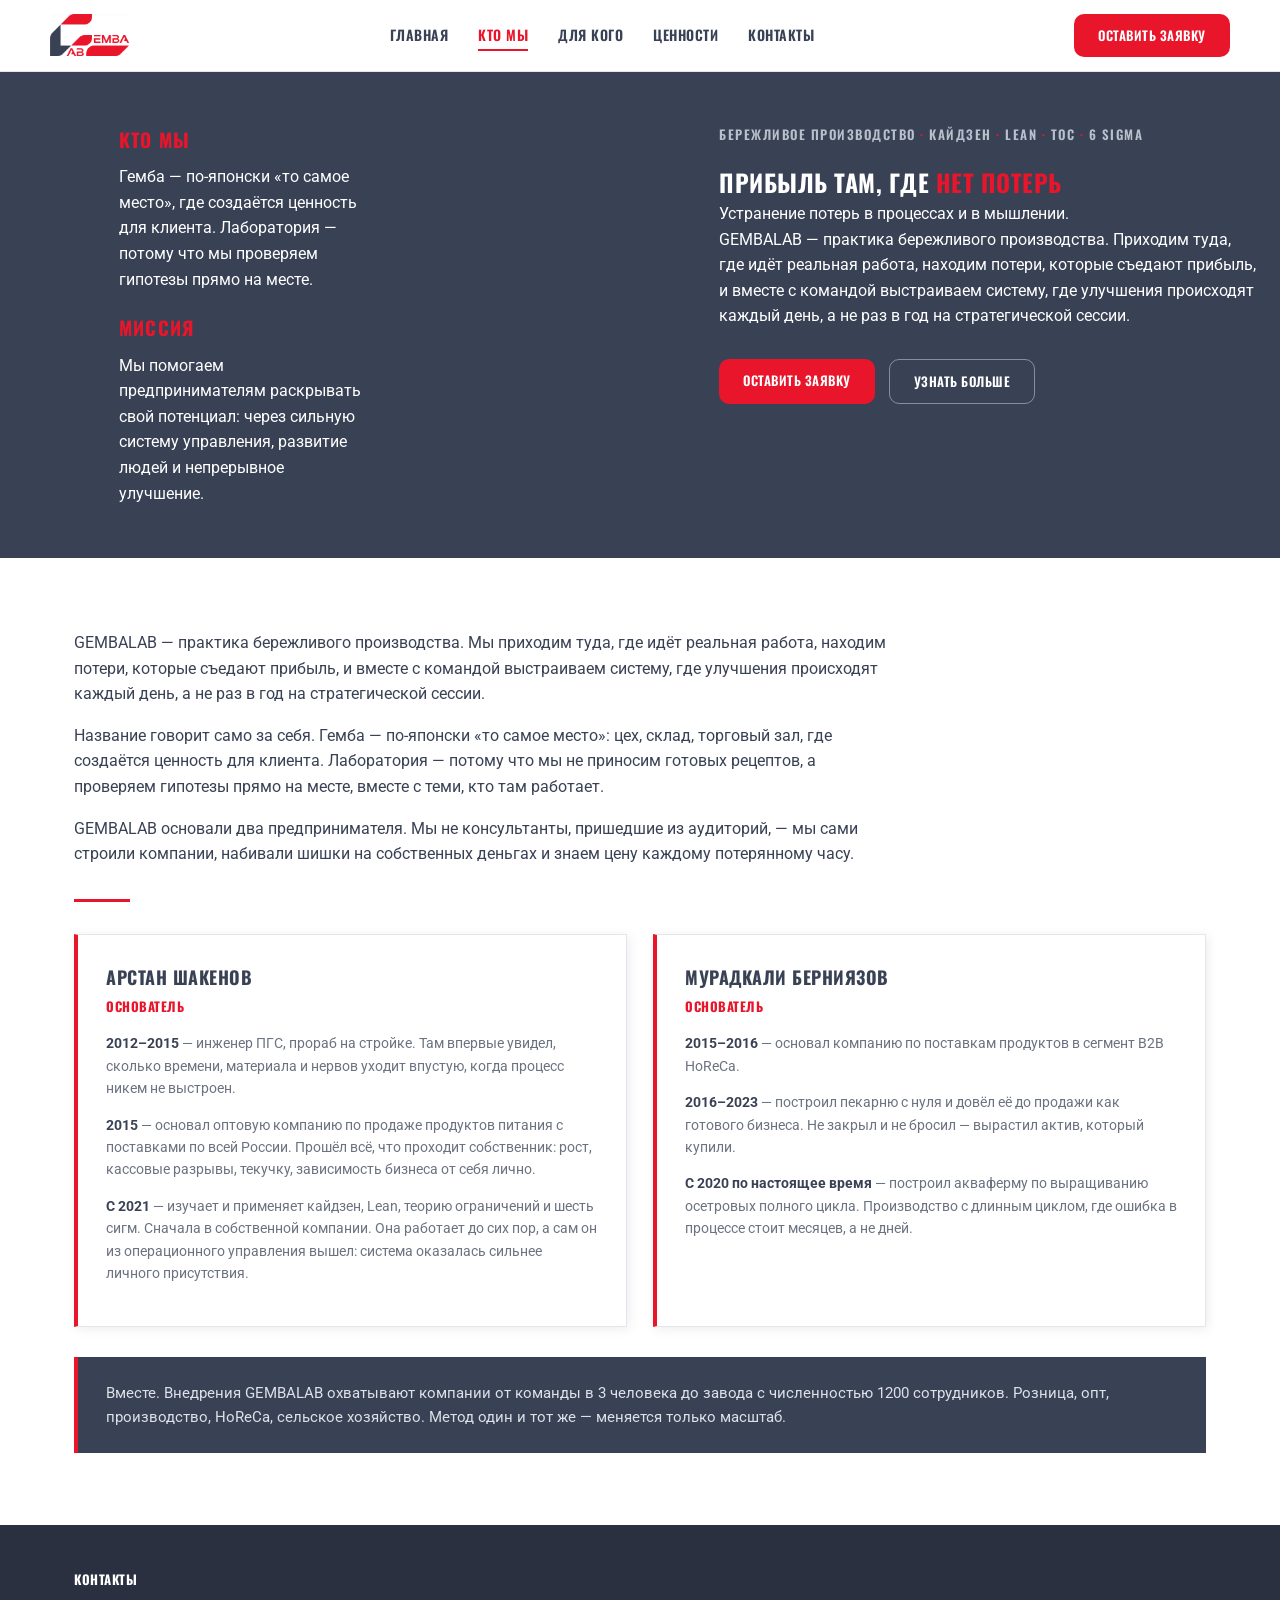
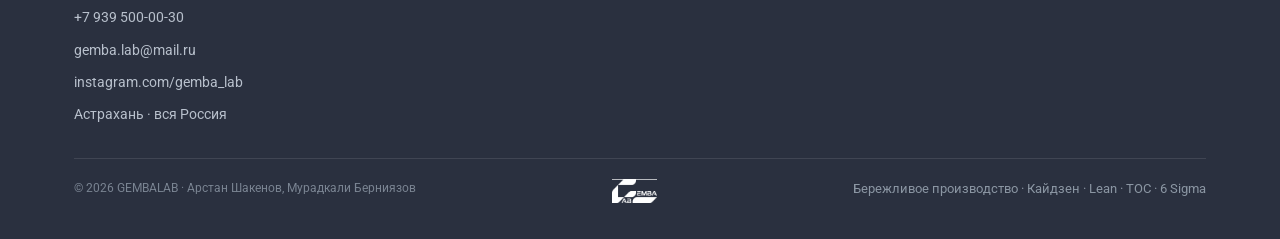
==== about.html @ ec4071ba "Add files via upload" ====
<!doctype html>
<html lang="ru">
  <head>
    <meta charset="UTF-8" />
    <meta name="viewport" content="width=device-width, initial-scale=1.0" />
    <meta name="theme-color" content="#394155" />
    <title>Кто мы — GEMBALAB</title>
    <meta
      name="description"
      content="История GEMBALAB и её основателей — Арстана Шакенова и Мурадкали Берниязова."
    />
    <link rel="icon" type="image/png" href="assets/img/emblem-white.png" />
    <link rel="preconnect" href="https://fonts.googleapis.com" />
    <link rel="preconnect" href="https://fonts.gstatic.com" crossorigin />
    <link
      href="https://fonts.googleapis.com/css2?family=Oswald:wght@500;600;700&family=Roboto:wght@400;500;700&display=swap"
      rel="stylesheet"
    />
    <link rel="stylesheet" href="assets/style.css" />
    <link rel="stylesheet" href="assets/about.css" />
  </head>
  <body>
    <header class="header">
      <div class="container header__row">
        <a href="index.html"
          ><img class="header__logo" src="assets/img/logo-color.png" alt="GEMBALAB"
        /></a>
        <nav id="mainNav" class="nav">
          <ul class="nav__list">
            <li><a href="index.html" class="nav__link">Главная</a></li>
            <li><a href="about.html" class="nav__link nav__link--active">Кто мы</a></li>
            <li><a href="audience.html" class="nav__link">Для кого</a></li>
            <li><a href="values.html" class="nav__link">Ценности</a></li>
            <li><a href="contacts.html" class="nav__link">Контакты</a></li>
          </ul>
        </nav>
        <div class="header__actions">
          <button class="burger" id="burgerBtn" aria-label="Меню">
            <span class="burger__line"></span><span class="burger__line"></span><span class="burger__line"></span>
          </button>
          <a class="btn btn--primary" href="contacts.html">Оставить заявку</a>
        </div>
      </div>
    </header>
    <section class="page-hero page-hero--menu">
      <ul class="page-hero__list">
        <li>
          <div class="container">
            <h1 class="page-hero__eyebrow">Кто мы</h1>
            <p>
              Гемба — по-японски «то самое место», где создаётся ценность для
              клиента. Лаборатория — потому что мы проверяем гипотезы прямо на
              месте.
            </p>
          </div>
        </li>
        <li>
          <div class="container">
            <h1 class="page-hero__eyebrow--secondary">Миссия</h1>
            <p>
              Мы помогаем предпринимателям раскрывать свой потенциал: через
              сильную систему управления, развитие людей и непрерывное
              улучшение.
            </p>
          </div>
        </li>
      </ul>

      <div class="container">
        <div class="hero__eyebrow">
          Бережливое производство <span class="hero__eyebrow-sep">·</span> Кайдзен <span class="hero__eyebrow-sep">·</span> Lean
          <span class="hero__eyebrow-sep">·</span> TOC <span class="hero__eyebrow-sep">·</span> 6 Sigma
        </div>
        <h1>Прибыль там, где <span class="hero__accent">нет потерь</span></h1>
        <p>Устранение потерь в процессах и в мышлении.</p>
        <p>
          GEMBALAB — практика бережливого производства. Приходим туда, где идёт
          реальная работа, находим потери, которые съедают прибыль, и вместе с
          командой выстраиваем систему, где улучшения происходят каждый день, а
          не раз в год на стратегической сессии.
        </p>
        <div class="hero__actions">
          <a class="btn btn--primary" href="contacts.html">Оставить заявку</a>
          <a class="btn btn--outline" href="about.html">Узнать больше</a>
        </div>
      </div>
    </section>

    <section>
      <div class="container">
        <div class="about__intro">
          <p>
            GEMBALAB — практика бережливого производства. Мы приходим туда, где
            идёт реальная работа, находим потери, которые съедают прибыль, и
            вместе с командой выстраиваем систему, где улучшения происходят
            каждый день, а не раз в год на стратегической сессии.
          </p>
          <p>
            Название говорит само за себя. Гемба — по-японски «то самое место»:
            цех, склад, торговый зал, где создаётся ценность для клиента.
            Лаборатория — потому что мы не приносим готовых рецептов, а
            проверяем гипотезы прямо на месте, вместе с теми, кто там работает.
          </p>
          <p>
            GEMBALAB основали два предпринимателя. Мы не консультанты, пришедшие
            из аудиторий, — мы сами строили компании, набивали шишки на
            собственных деньгах и знаем цену каждому потерянному часу.
          </p>
        </div>

        <hr class="about__divider" />

        <div class="about__founders">
          <div class="founder-card">
            <h3>Арстан Шакенов</h3>
            <div class="founder-card__role">Основатель</div>
            <div class="founder-card__timeline">
              <b>2012–2015</b> — инженер ПГС, прораб на стройке. Там впервые
              увидел, сколько времени, материала и нервов уходит впустую, когда
              процесс никем не выстроен.
            </div>
            <div class="founder-card__timeline">
              <b>2015</b> — основал оптовую компанию по продаже продуктов
              питания с поставками по всей России. Прошёл всё, что проходит
              собственник: рост, кассовые разрывы, текучку, зависимость бизнеса
              от себя лично.
            </div>
            <div class="founder-card__timeline">
              <b>С 2021</b> — изучает и применяет кайдзен, Lean, теорию
              ограничений и шесть сигм. Сначала в собственной компании. Она
              работает до сих пор, а сам он из операционного управления вышел:
              система оказалась сильнее личного присутствия.
            </div>
          </div>
          <div class="founder-card">
            <h3>Мурадкали Берниязов</h3>
            <div class="founder-card__role">Основатель</div>
            <div class="founder-card__timeline">
              <b>2015–2016</b> — основал компанию по поставкам продуктов в
              сегмент B2B HoReCa.
            </div>
            <div class="founder-card__timeline">
              <b>2016–2023</b> — построил пекарню с нуля и довёл её до продажи
              как готового бизнеса. Не закрыл и не бросил — вырастил актив,
              который купили.
            </div>
            <div class="founder-card__timeline">
              <b>С 2020 по настоящее время</b> — построил акваферму по
              выращиванию осетровых полного цикла. Производство с длинным
              циклом, где ошибка в процессе стоит месяцев, а не дней.
            </div>
          </div>
        </div>

        <div class="about__together-note">
          Вместе. Внедрения GEMBALAB охватывают компании от команды в 3 человека
          до завода с численностью 1200 сотрудников. Розница, опт, производство,
          HoReCa, сельское хозяйство. Метод один и тот же — меняется только
          масштаб.
        </div>
      </div>

    </section>
    <footer class="footer">
      <div class="container">
        <div class="footer__grid">
          <div>
            <h4 class="footer__title">Контакты</h4>
            <ul class="footer__list">
              <li class="footer__list-item">+7 939 500-00-30</li>
              <li class="footer__list-item">gemba.lab@mail.ru</li>
              <li class="footer__list-item">instagram.com/gemba_lab</li>
              <li class="footer__list-item">Астрахань · вся Россия</li>
            </ul>
          </div>
        </div>
        <div class="footer__bottom">
          <span>© 2026 GEMBALAB · Арстан Шакенов, Мурадкали Берниязов</span>
          <div>
            <img
              class="footer__logo"
              src="assets/img/logo-white.png"
              alt="GEMBALAB"
            />
          </div>
          <span class="footer__text">Бережливое производство · Кайдзен · Lean · TOC · 6 Sigma</span>
        </div>
      </div>
    </footer>
    <script src="assets/main.js"></script>
  </body>
</html>
---- assets/style.css ----
/* ==========================================================================
   GEMBALAB — общие стили (используются на всех страницах сайта)
   Наименование классов — по методологии БЭМ (block__element--modifier)
   ========================================================================== */

:root {
  --red: #e9152b;
  --graphite: #394155;
  --graphite-dark: #2a303f;
  --white: #ffffff;
  --bg-soft: #f4f5f7;
  --text-muted: #6b7280;
  --border: #e4e6ea;
}
* {
  box-sizing: border-box;
  margin: 0;
  padding: 0;
}
body {
  font-family: "Roboto", Arial, sans-serif;
  color: var(--graphite);
  background: var(--white);
  line-height: 1.6;
  font-size: 16px;
}
h1,
h2,
h3,
h4 {
  font-family: "Oswald", "Roboto", Arial, sans-serif;
  font-weight: 700;
  text-transform: uppercase;
  letter-spacing: 0.5px;
}
a {
  color: inherit;
  text-decoration: none;
}
img {
  max-width: 100%;
  display: block;
}
.container {
  max-width: 1180px;
  margin: 0 auto;
  padding: 0 24px;
}
p {
  text-align: left;
}
section {
  padding: 72px 0;
}

/* Block: header */
.header {
  position: sticky;
  top: 0;
  z-index: 50;
  background: #fff;
  border-bottom: 1px solid var(--border);
}
.header__row {
  display: flex;
  align-items: center;
  justify-content: space-between;
  padding: 14px 0;
}
.header__logo {
  height: 42px;
  width: auto;
}
.header__actions {
  display: flex;
  align-items: center;
  gap: 16px;
}

/* Block: nav (главное меню в шапке) */
.nav__list {
  list-style: none;
  display: flex;
  gap: 30px;
}
.nav__link {
  font-family: "Oswald", "Roboto", sans-serif;
  font-size: 14px;
  font-weight: 600;
  color: var(--graphite);
  text-transform: uppercase;
  letter-spacing: 0.5px;
  transition: color 0.15s;
  padding-bottom: 4px;
  border-bottom: 2px solid transparent;
}
.nav__link:hover {
  color: var(--red);
}
.nav__link--active {
  color: var(--red);
  border-bottom-color: var(--red);
}

/* Block: burger (кнопка мобильного меню) */
.burger {
  display: none;
  background: none;
  border: none;
  cursor: pointer;
  padding: 6px;
}
.burger__line {
  display: block;
  width: 24px;
  height: 2px;
  background: var(--graphite);
  margin: 5px 0;
}

/* Block: btn (кнопки) — модификаторы --primary / --outline */
.btn {
  font-family: "Oswald", "Roboto", sans-serif;
  font-weight: 600;
  font-size: 13px;
  text-transform: uppercase;
  letter-spacing: 0.5px;
  padding: 11px 24px;
  border-radius: 2px;
  border-radius: 10px;
  cursor: pointer;
  display: inline-block;
  border: none;
}
.btn--primary {
  background: var(--red);
  color: #fff;
}
.btn--primary:hover {
  opacity: 0.9;
}
.btn--outline {
  border: 1px solid rgba(255, 255, 255, 0.4);
  color: #fff;
  background: none;
}
.btn--outline:hover {
  background: rgba(255, 255, 255, 0.08);
}

/* Hero eyebrow / кнопки — переиспользуются на index.html и about.html */
.hero__eyebrow {
  text-transform: uppercase;
  letter-spacing: 1.5px;
  font-size: 13px;
  color: #b8c0cc;
  font-weight: 600;
  margin-bottom: 18px;
  font-family: "Oswald", sans-serif;
}
.hero__eyebrow-sep {
  color: var(--red);
}
.hero__actions {
  display: flex;
  gap: 14px;
  flex-wrap: wrap;
  margin-top: 30px;
}

/* Block: page-hero (шапка внутренних страниц) */
.page-hero {
  background: var(--graphite);
  color: #fff;
  padding: 52px 0;
  padding-left: 35px;
}
.page-hero__title {
  font-size: 32px;
  color: #fff;
}
.page-hero__text {
  color: #b8c0cc;
  max-width: 640px;
  margin-top: 14px;
  text-transform: none;
  font-weight: 400;
}

/* Block: cta (переиспользуется на index.html и audience.html) */
.cta {
  background: var(--red);
  color: #fff;
  text-align: left;
}
.cta__inner {
  display: flex;
  justify-content: space-between;
  align-items: center;
  flex-wrap: wrap;
  gap: 24px;
}
.cta__title {
  font-size: 26px;
  color: #fff;
}
.cta__text {
  color: #ffe3e6;
  max-width: 480px;
  margin-top: 8px;
  text-transform: none;
  font-weight: 400;
}
.cta .btn--primary {
  background: #fff;
  color: var(--red);
}

/* Block: footer */
.footer {
  background: var(--graphite-dark);
  color: #b8c0cc;
  padding: 44px 0 22px;
  font-size: 14px;
}
.footer__grid {
  gap: 32px;
  margin-bottom: 32px;
  align-items: start;
}
.footer__title {
  color: #fff;
  font-size: 13px;
  margin-bottom: 16px;
  font-weight: 700;
  text-transform: uppercase;
  letter-spacing: 0.5px;
  font-family: "Oswald", sans-serif;
}
.footer__list {
  list-style: none;
}
.footer__list-item {
  margin-bottom: 10px;
}
.footer__link:hover {
  color: #fff;
}
.footer__logo {
  height: 24px;
  margin-bottom: 14px;
}
.footer__text {
  font-size: 13px;
  color: #8b96a3;
  text-transform: none;
  font-weight: 400;
}
.footer__bottom {
  border-top: 1px solid rgba(255, 255, 255, 0.1);
  padding-top: 20px;
  display: flex;
  justify-content: space-between;
  flex-wrap: wrap;
  gap: 10px;
  font-size: 12px;
  color: #7a8492;
}

@media (max-width: 900px) {
  .nav {
    display: none;
    position: absolute;
    top: 100%;
    left: 0;
    right: 0;
    background: #fff;
    border-bottom: 1px solid var(--border);
    padding: 10px 24px 18px;
  }
  .nav--open {
    display: block;
  }
  .nav__list {
    flex-direction: column;
    gap: 4px;
  }
  .nav__link {
    display: block;
    padding: 10px 0;
    border-bottom: 1px solid var(--border);
  }
  .burger {
    display: block;
  }
  .footer__grid {
    grid-template-columns: 1fr;
  }
}
---- assets/about.css ----
.page-hero__eyebrow {
  color: var(--red);
  text-transform: uppercase;
  font-size: 19px;
  font-weight: 700;
  letter-spacing: 1.2px;
  margin-bottom: 10px;
  font-family: "Oswald", sans-serif;
}

.page-hero__eyebrow--secondary {
  color: var(--red);
  text-transform: uppercase;
  font-size: 19px;
  font-weight: 700;
  letter-spacing: 1.2px;
  margin-bottom: 10px;
  font-family: "Oswald", sans-serif;
  margin-top: 20px;
}

.page-hero--menu {
  display: flex;
  flex-wrap: wrap;
  justify-content: space-between;
  align-items: flex-start;
  gap: 300px;
}
.page-hero--menu > .page-hero__list {
  flex: 0 0 360px;
  max-width: 360px;
}
.page-hero--menu > .container {
  flex: 1;
  min-width: 280px;
  margin: 0;
}

.page-hero__list {
  list-style: none;
  padding-left: 60px;
}

.hero__accent {
  color: var(--red);
}

.about__intro {
  max-width: 820px;
}
.about__intro p {
  color: var(--graphite);
  font-size: 16px;
  margin-bottom: 16px;
}
.about__divider {
  width: 56px;
  height: 3px;
  background: var(--red);
  margin: 32px 0;
  border: none;
}

.about__founders {
  display: grid;
  grid-template-columns: repeat(auto-fit, minmax(320px, 1fr));
  gap: 26px;
}
.founder-card {
  background: #fff;
  border: 1px solid var(--border);
  border-left: 4px solid var(--red);
  padding: 28px;
  transition: transform 0.5s ease;
  box-shadow: 2px 2px 10px 0px rgba(81, 80, 118, 0.1);
}

.founder-card:hover {
  transform: translateY(-8px);
  box-shadow: 5px 15px 15px 0px rgba(81, 80, 118, 0.1);
}

.founder-card h3 {
  font-size: 18px;
  color: var(--graphite);
  margin-bottom: 4px;
}
.founder-card__role {
  font-size: 13px;
  color: var(--red);
  font-weight: 700;
  text-transform: uppercase;
  letter-spacing: 0.5px;
  margin-bottom: 16px;
  font-family: "Oswald", sans-serif;
}
.founder-card__timeline {
  margin-bottom: 14px;
  font-size: 14px;
  color: var(--text-muted);
}
.founder-card__timeline b {
  color: var(--graphite);
  font-weight: 700;
}

.about__together-note {
  background: var(--graphite);
  color: #fff;
  padding: 24px 28px;
  margin-top: 30px;
  border-left: 4px solid var(--red);
  font-size: 15px;
  color: #dce1e7;
}
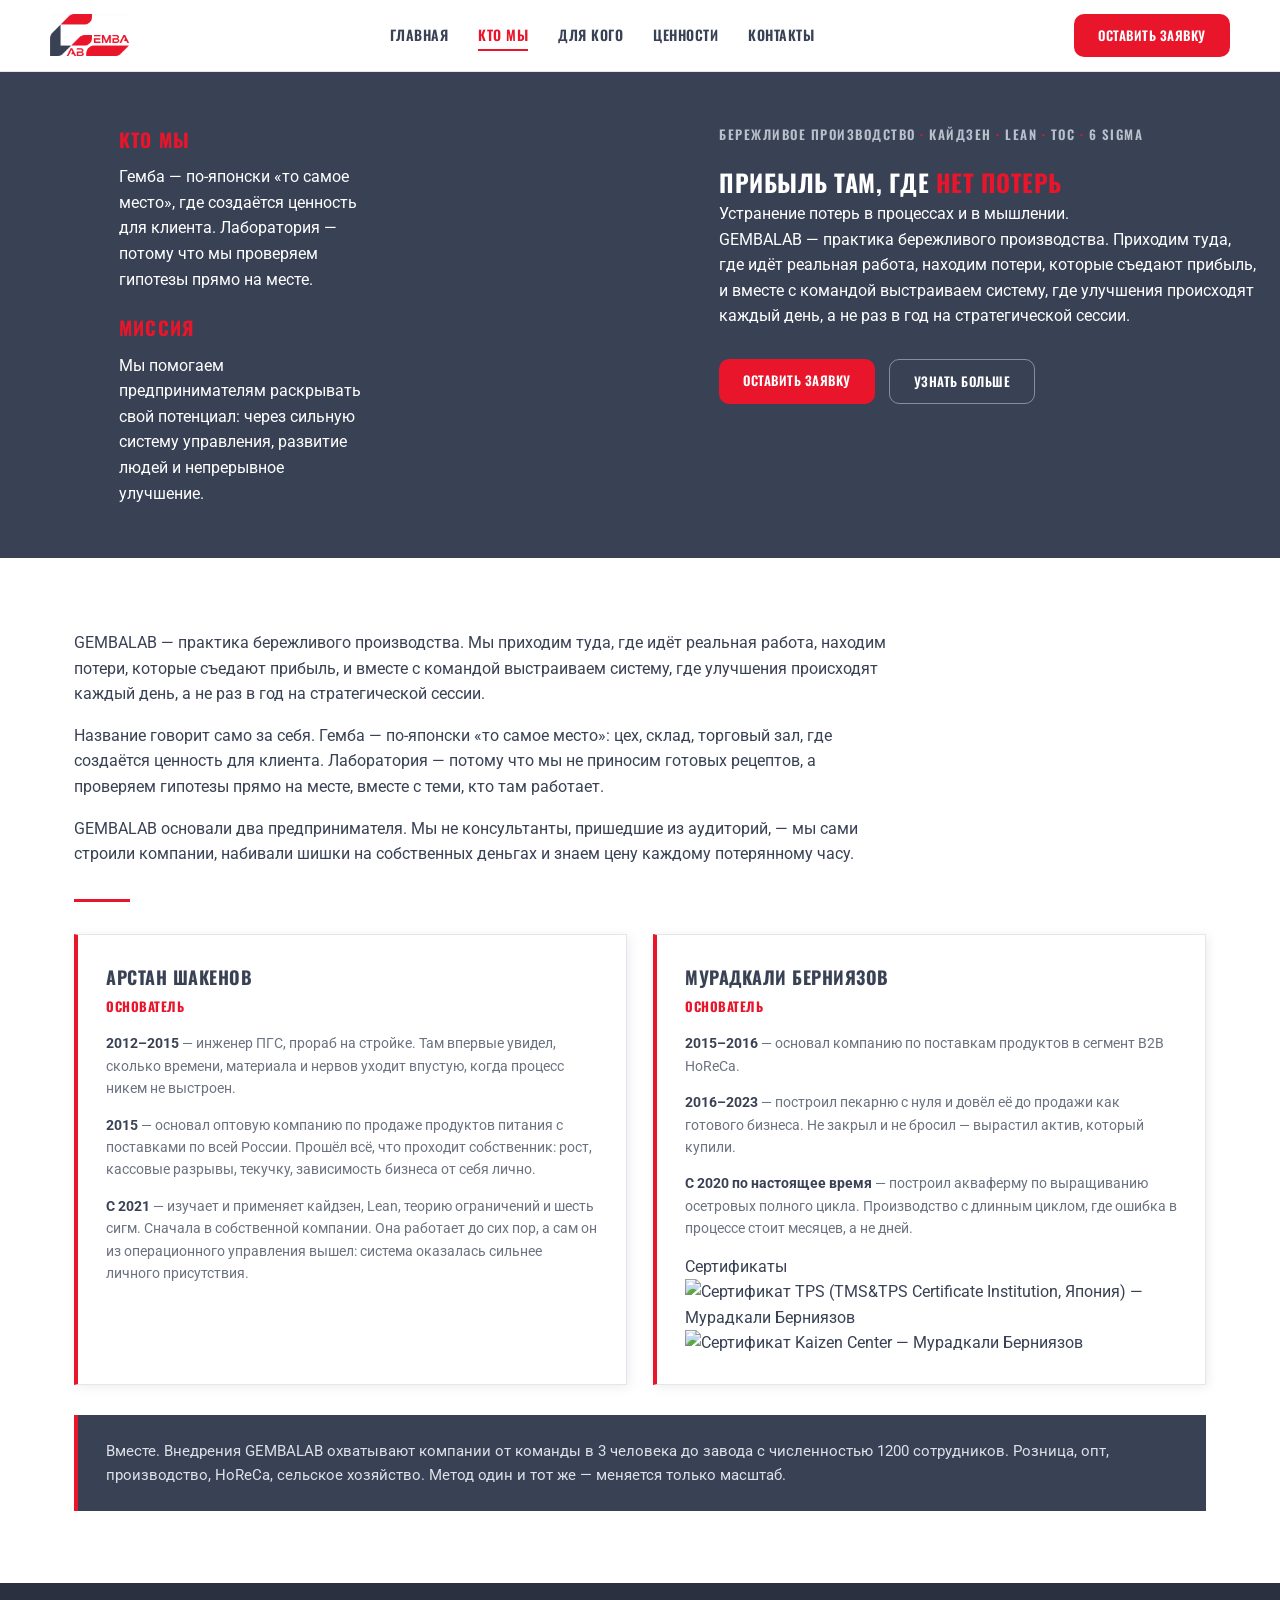
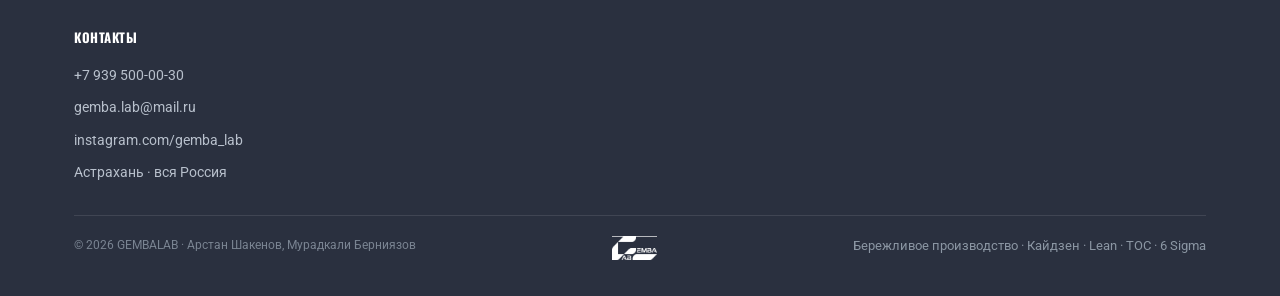
==== commit d441697a: "Add files via upload" ====
--- a/about.html
+++ b/about.html
@@ -149,6 +149,35 @@
               выращиванию осетровых полного цикла. Производство с длинным
               циклом, где ошибка в процессе стоит месяцев, а не дней.
             </div>
+            <div class="founder-card__certs">
+              <div class="founder-card__certs-title">Сертификаты</div>
+              <div class="founder-card__certs-grid">
+                <a
+                  class="founder-card__cert-link"
+                  href="assets/img/certificates/berniyazov-cert-tps.jpg"
+                  target="_blank"
+                  rel="noopener"
+                >
+                  <img
+                    src="assets/img/certificates/berniyazov-cert-tps.jpg"
+                    alt="Сертификат TPS (TMS&TPS Certificate Institution, Япония) — Мурадкали Берниязов"
+                    loading="lazy"
+                  />
+                </a>
+                <a
+                  class="founder-card__cert-link"
+                  href="assets/img/certificates/berniyazov-cert-kaizen.jpg"
+                  target="_blank"
+                  rel="noopener"
+                >
+                  <img
+                    src="assets/img/certificates/berniyazov-cert-kaizen.jpg"
+                    alt="Сертификат Kaizen Center — Мурадкали Берниязов"
+                    loading="lazy"
+                  />
+                </a>
+              </div>
+            </div>
           </div>
         </div>
 
